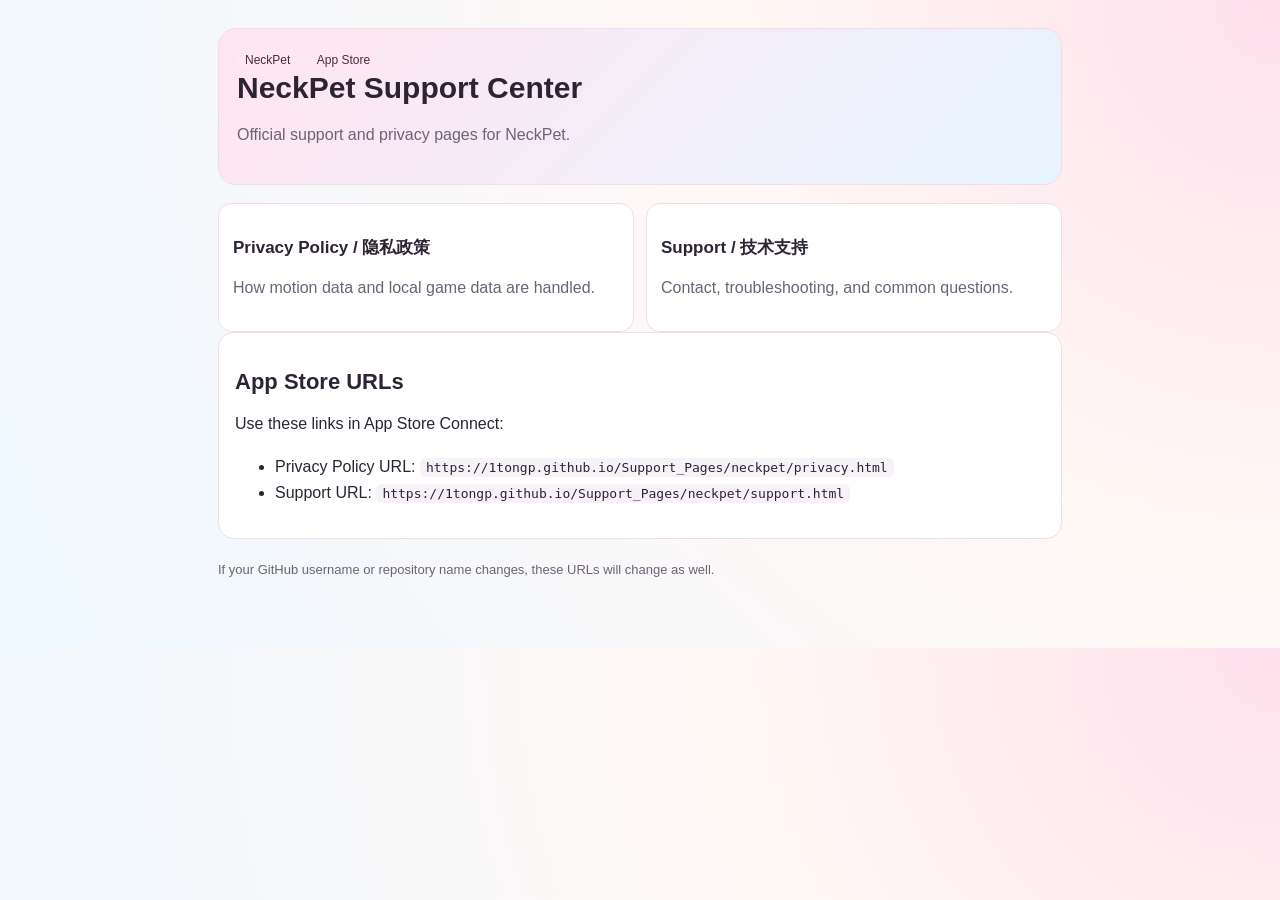
==== neckpet/index.html @ f9141ca2 "Add NeckPet support pages" ====
<!doctype html>
<html lang="en">
  <head>
    <meta charset="utf-8" />
    <meta name="viewport" content="width=device-width, initial-scale=1" />
    <title>NeckPet Support Center</title>
    <link rel="stylesheet" href="../styles.css" />
  </head>
  <body>
    <main class="wrap">
      <section class="hero">
        <span class="tag">NeckPet</span>
        <span class="tag">App Store</span>
        <h1>NeckPet Support Center</h1>
        <p class="muted">
          Official support and privacy pages for NeckPet.
        </p>
      </section>

      <section class="links">
        <a class="link-card" href="./privacy.html">
          <h3>Privacy Policy / 隐私政策</h3>
          <p class="muted">How motion data and local game data are handled.</p>
        </a>
        <a class="link-card" href="./support.html">
          <h3>Support / 技术支持</h3>
          <p class="muted">Contact, troubleshooting, and common questions.</p>
        </a>
      </section>

      <section class="card">
        <h2>App Store URLs</h2>
        <p>Use these links in App Store Connect:</p>
        <ul>
          <li>
            Privacy Policy URL:
            <code>https://1tongp.github.io/Support_Pages/neckpet/privacy.html</code>
          </li>
          <li>
            Support URL:
            <code>https://1tongp.github.io/Support_Pages/neckpet/support.html</code>
          </li>
        </ul>
      </section>

      <p class="footer">
        If your GitHub username or repository name changes, these URLs will change as well.
      </p>
    </main>
  </body>
</html>
---- styles.css ----
:root {
  --bg: #fff8f5;
  --card: #ffffff;
  --text: #2d2433;
  --muted: #6f6277;
  --line: #f1dce7;
}

* {
  box-sizing: border-box;
}

html,
body {
  margin: 0;
  padding: 0;
  font-family: "Avenir Next", "PingFang SC", "Microsoft YaHei", sans-serif;
  background: radial-gradient(circle at top right, #ffe0ec 0%, var(--bg) 38%, #eef8ff 100%);
  color: var(--text);
}

.wrap {
  max-width: 880px;
  margin: 0 auto;
  padding: 28px 18px 54px;
}

.hero {
  background: linear-gradient(135deg, #ffe5f0 0%, #e7f5ff 100%);
  border: 1px solid var(--line);
  border-radius: 18px;
  padding: 20px 18px;
  margin-bottom: 18px;
}

.card {
  background: var(--card);
  border: 1px solid var(--line);
  border-radius: 16px;
  padding: 16px;
  margin-bottom: 14px;
}

.links {
  display: grid;
  grid-template-columns: repeat(auto-fit, minmax(230px, 1fr));
  gap: 12px;
}

.link-card {
  text-decoration: none;
  color: var(--text);
  background: #ffffff;
  border: 1px solid var(--line);
  border-radius: 14px;
  padding: 14px;
  transition: transform 0.12s ease, border-color 0.12s ease;
}

.link-card:hover {
  transform: translateY(-1px);
  border-color: #f8b6cd;
}

.tag {
  display: inline-block;
  font-size: 12px;
  padding: 4px 8px;
  border-radius: 999px;
  margin-right: 6px;
  color: #442e3f;
  background: #ffe8f2;
}

h1 {
  margin: 0 0 8px;
  font-size: 30px;
  line-height: 1.15;
}

h2 {
  margin: 20px 0 10px;
  font-size: 22px;
}

h3 {
  margin: 18px 0 8px;
  font-size: 17px;
}

p,
li {
  line-height: 1.65;
}

.muted {
  color: var(--muted);
}

a {
  color: #d95a8a;
}

code {
  background: #f7f1f8;
  border-radius: 6px;
  padding: 2px 6px;
}

.footer {
  margin-top: 20px;
  font-size: 13px;
  color: var(--muted);
}
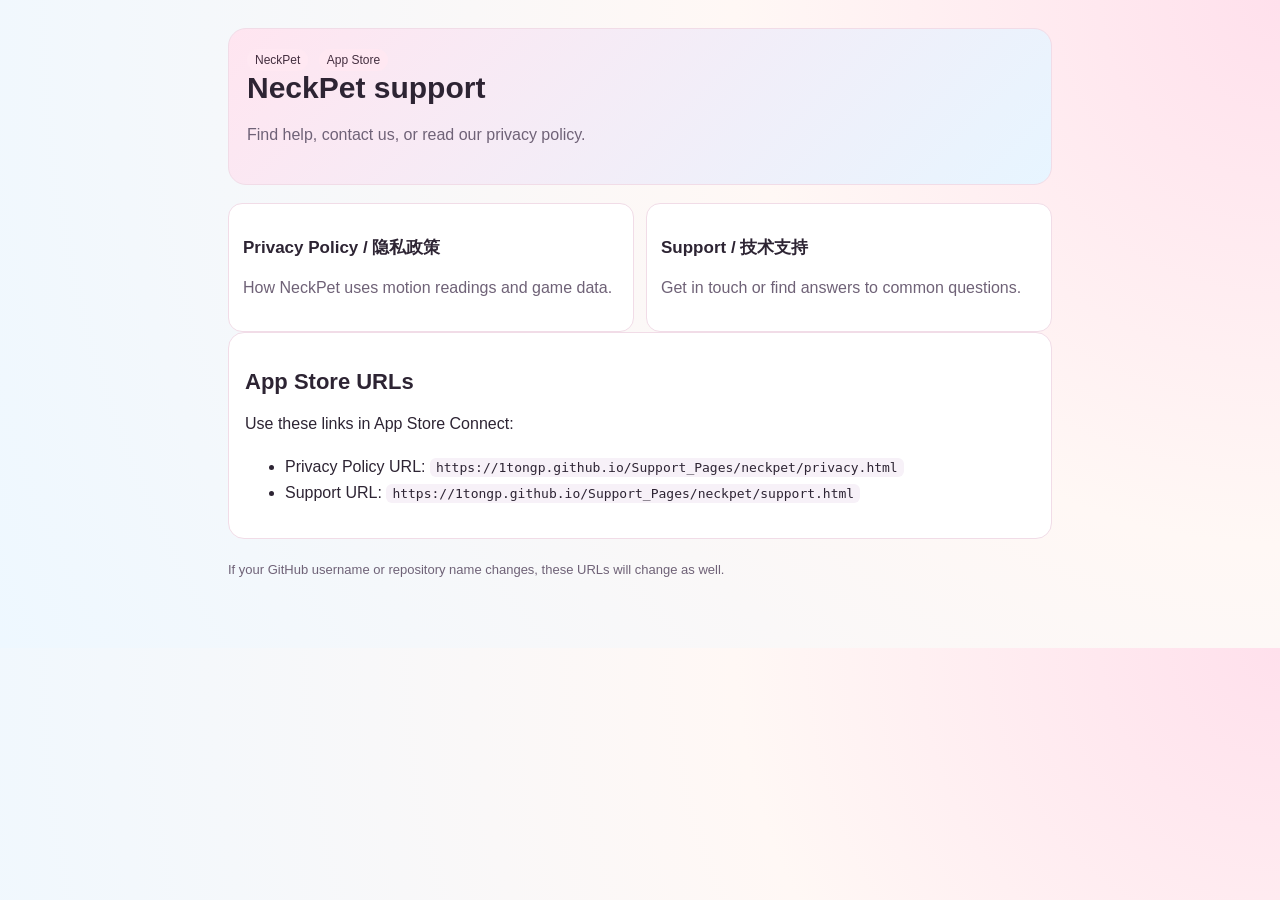
==== commit 6eae7113: "Update NeckPet privacy policy and support pages for 2.0 Copied from NeckPet docs/ (2026-11-22). The " ====
--- a/neckpet/index.html
+++ b/neckpet/index.html
@@ -3,28 +3,28 @@
   <head>
     <meta charset="utf-8" />
     <meta name="viewport" content="width=device-width, initial-scale=1" />
-    <title>NeckPet Support Center</title>
-    <link rel="stylesheet" href="../styles.css" />
+    <title>NeckPet Support</title>
+    <link rel="stylesheet" href="./styles.css" />
   </head>
   <body>
     <main class="wrap">
       <section class="hero">
         <span class="tag">NeckPet</span>
         <span class="tag">App Store</span>
-        <h1>NeckPet Support Center</h1>
+        <h1>NeckPet support</h1>
         <p class="muted">
-          Official support and privacy pages for NeckPet.
+          Find help, contact us, or read our privacy policy.
         </p>
       </section>
 
       <section class="links">
         <a class="link-card" href="./privacy.html">
           <h3>Privacy Policy / 隐私政策</h3>
-          <p class="muted">How motion data and local game data are handled.</p>
+          <p class="muted">How NeckPet uses motion readings and game data.</p>
         </a>
         <a class="link-card" href="./support.html">
           <h3>Support / 技术支持</h3>
-          <p class="muted">Contact, troubleshooting, and common questions.</p>
+          <p class="muted">Get in touch or find answers to common questions.</p>
         </a>
       </section>
 
@@ -44,7 +44,8 @@
       </section>
 
       <p class="footer">
-        If your GitHub username or repository name changes, these URLs will change as well.
+        If your GitHub username or repository name changes, these URLs will
+        change as well.
       </p>
     </main>
   </body>
--- a/neckpet/styles.css
+++ b/neckpet/styles.css
@@ -0,0 +1,121 @@
+:root {
+  --bg: #fff8f5;
+  --card: #ffffff;
+  --text: #2d2433;
+  --muted: #6f6277;
+  --accent: #ff7ea8;
+  --accent-2: #7bc8ff;
+  --line: #f1dce7;
+}
+
+* {
+  box-sizing: border-box;
+}
+
+html,
+body {
+  margin: 0;
+  padding: 0;
+  font-family: "Avenir Next", "PingFang SC", "Microsoft YaHei", sans-serif;
+  background: radial-gradient(circle at top right, #ffe0ec 0%, var(--bg) 38%, #eef8ff 100%);
+  color: var(--text);
+}
+
+.wrap {
+  max-width: 860px;
+  margin: 0 auto;
+  padding: 28px 18px 54px;
+}
+
+.hero {
+  background: linear-gradient(135deg, #ffe5f0 0%, #e7f5ff 100%);
+  border: 1px solid var(--line);
+  border-radius: 18px;
+  padding: 20px 18px;
+  margin-bottom: 18px;
+}
+
+h1 {
+  margin: 0 0 8px;
+  font-size: 30px;
+  line-height: 1.15;
+}
+
+h2 {
+  margin: 20px 0 10px;
+  font-size: 22px;
+}
+
+h3 {
+  margin: 18px 0 8px;
+  font-size: 17px;
+}
+
+p,
+li {
+  line-height: 1.65;
+  color: var(--text);
+}
+
+.muted {
+  color: var(--muted);
+}
+
+.card {
+  background: var(--card);
+  border: 1px solid var(--line);
+  border-radius: 16px;
+  padding: 16px 16px;
+  margin-bottom: 14px;
+}
+
+.links {
+  display: grid;
+  grid-template-columns: repeat(auto-fit, minmax(220px, 1fr));
+  gap: 12px;
+}
+
+.link-card {
+  text-decoration: none;
+  color: var(--text);
+  background: #ffffff;
+  border: 1px solid var(--line);
+  border-radius: 14px;
+  padding: 14px;
+  transition: transform 0.12s ease, border-color 0.12s ease;
+}
+
+.link-card:hover {
+  transform: translateY(-1px);
+  border-color: #f8b6cd;
+}
+
+.tag {
+  display: inline-block;
+  font-size: 12px;
+  padding: 4px 8px;
+  border-radius: 999px;
+  margin-right: 6px;
+  color: #442e3f;
+  background: #ffe8f2;
+}
+
+a {
+  color: #d95a8a;
+}
+
+code {
+  background: #f7f1f8;
+  border-radius: 6px;
+  padding: 2px 6px;
+}
+
+ul {
+  margin-top: 8px;
+}
+
+.footer {
+  margin-top: 20px;
+  font-size: 13px;
+  color: var(--muted);
+}
